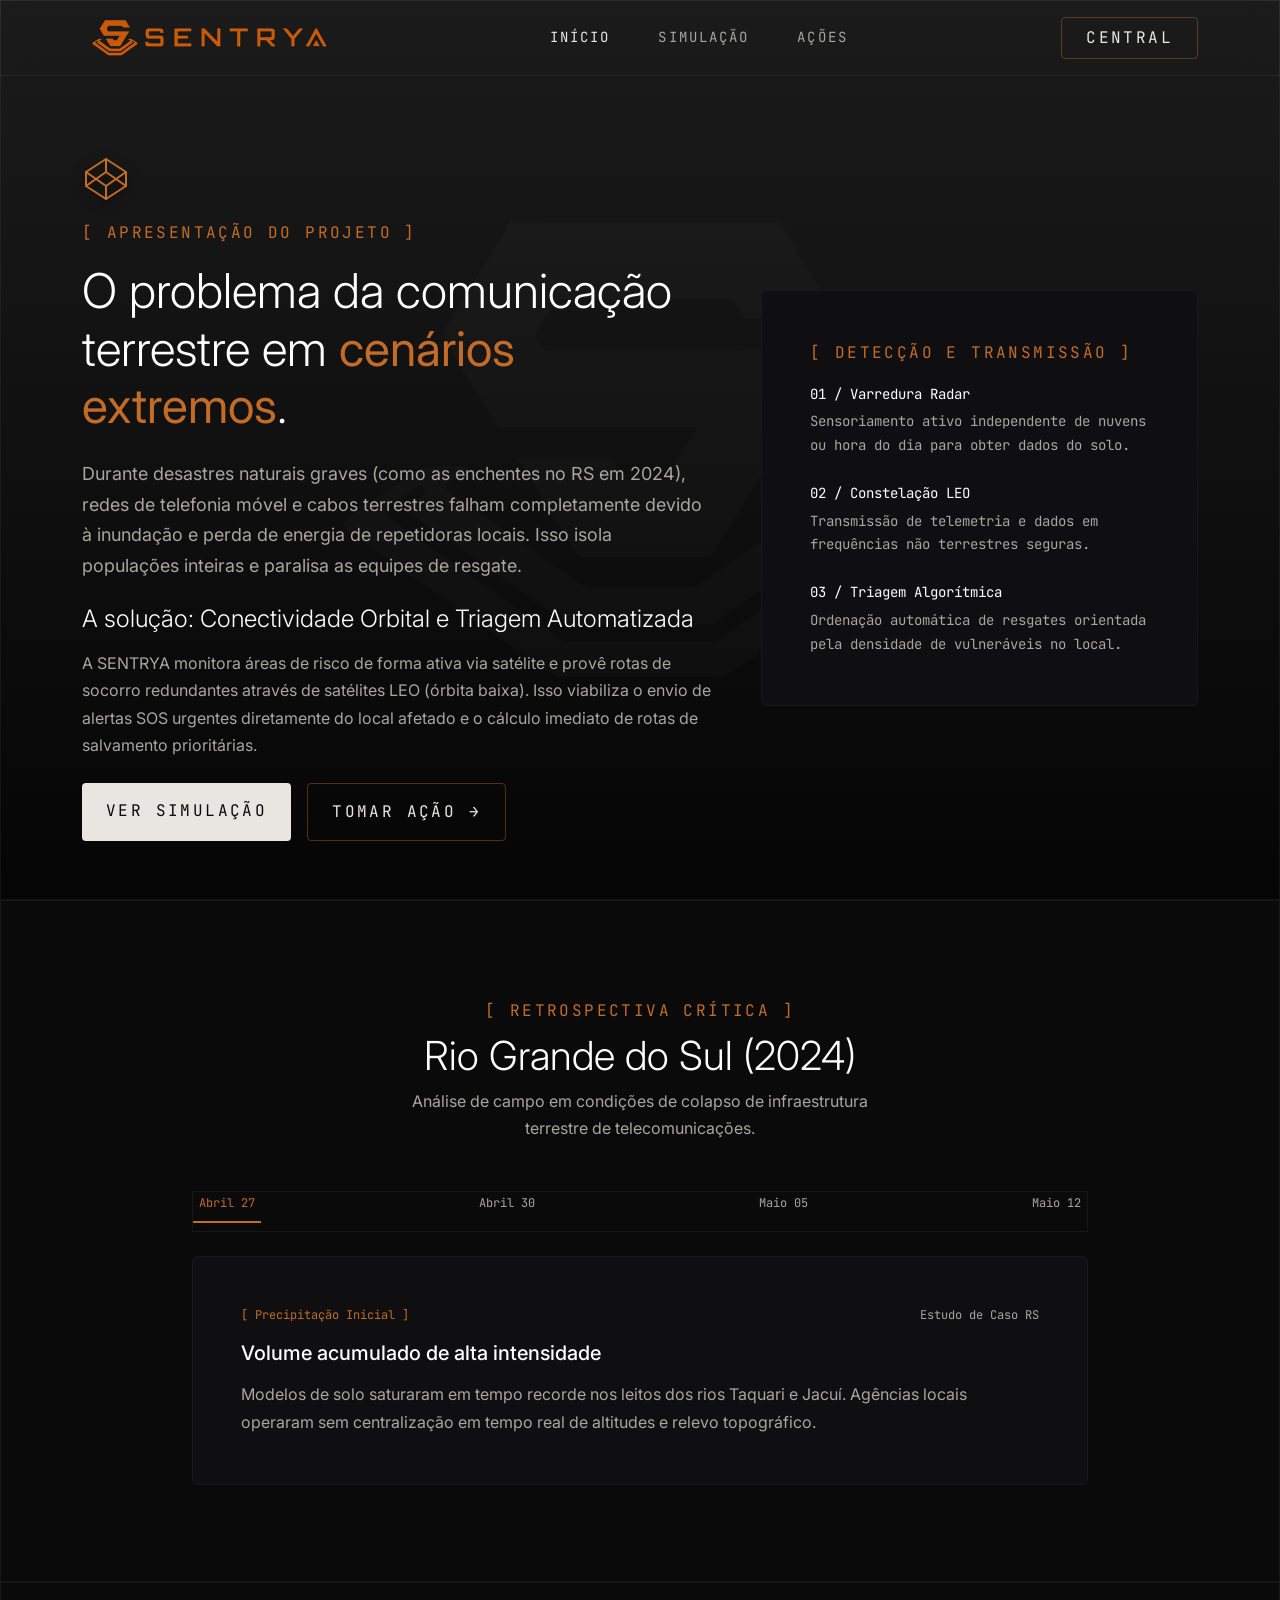
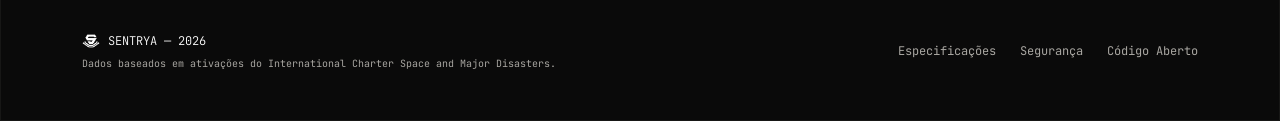
==== index.html @ 8f7b3c2c "Menu Mobile fix" ====
<!DOCTYPE html>
<html lang="pt-BR">
<head>
    <meta charset="UTF-8">
    <meta name="viewport" content="width=device-width, initial-scale=1.0">
    <title>SENTRYA — Monitoramento de Desastres por Satélite</title>

    <link href="https://cdn.jsdelivr.net/npm/bootstrap@5.3.3/dist/css/bootstrap.min.css" rel="stylesheet">

    <link rel="preconnect" href="https://fonts.googleapis.com">
    <link rel="preconnect" href="https://fonts.gstatic.com" crossorigin>
    <link href="https://fonts.googleapis.com/css2?family=Inter:wght@200;300;400;500&family=JetBrains+Mono:wght@200;300;400;500&display=swap" rel="stylesheet">
    <link rel="icon" type="image/png" href="img/logo-sentryamenor.png">
    <link rel="stylesheet" href="css/style.css">
</head>
<body class="bg-brand-black text-brand-light font-sans overflow-x-hidden">

    <header class="fixed-top bg-brand-header border-bottom border-brand-border py-3"></header>

    <!-- Offcanvas Mobile Menu -->
    <div class="offcanvas offcanvas-end bg-brand-black text-brand-light border-start border-brand-border" tabindex="-1" id="mobileMenu" aria-labelledby="mobileMenuLabel">
        <div class="offcanvas-header border-bottom border-brand-border">
            <h5 class="offcanvas-title font-mono text-uppercase tracking-widest text-brand-copper" id="mobileMenuLabel">Sentrya</h5>
            <button type="button" class="btn-close btn-close-white" data-bs-dismiss="offcanvas" aria-label="Close"></button>
        </div>
        <div class="offcanvas-body">
            <div class="d-flex flex-column gap-4 font-mono text-uppercase tracking-widest mt-3">
                <a href="index.html" class="nav-link-brand active">Início</a>
                <a href="simulacao.html" class="nav-link-brand">Simulação</a>
                <a href="acoes.html" class="nav-link-brand">Ações</a>
                <hr class="border-brand-border my-2">
                <a href="acoes.html" class="btn btn-brand-copper font-mono text-uppercase tracking-widest px-4 py-3 small text-center w-100">
                    Central
                </a>
            </div>
        </div>
    </div>

    <!-- SEÇÃO HERO / INTRODUÇÃO AO CENÁRIO DE COLAPSO E REDUNDÂNCIA ORBITAL -->
    <section class="min-vh-100 d-flex align-items-center pt-5 border-bottom border-brand-border">
        <div class="container-xl py-5 mt-5">
            <div class="row align-items-center g-5">
                <div class="col-lg-7 reveal parallax-element">
                    <div class="interactive-icon-wrapper mb-3" style="width: 48px; height: 48px; perspective: 800px;">
                        <div class="interactive-3d-icon" style="width: 100%; height: 100%; transition: transform 0.1s ease-out; transform-style: preserve-3d; color: var(--brand-copper);">
                            <svg viewBox="0 0 24 24" fill="none" stroke="currentColor" stroke-width="1" stroke-linecap="round" stroke-linejoin="round" style="width:100%; height:100%; filter: drop-shadow(0 4px 6px rgba(0,0,0,0.5));">
                                <polygon points="12 2 22 8.5 22 15.5 12 22 2 15.5 2 8.5 12 2"></polygon>
                                <line x1="12" y1="22" x2="12" y2="15.5"></line>
                                <polyline points="22 8.5 12 15.5 2 8.5"></polyline>
                                <polyline points="2 15.5 12 8.5 22 15.5"></polyline>
                                <line x1="12" y1="2" x2="12" y2="8.5"></line>
                            </svg>
                        </div>
                    </div>
                    <span class="font-mono text-brand-copper tracking-widest text-uppercase d-block mb-3">[ Apresentação do Projeto ]</span>
                    <h1 class="display-5 text-white fw-light mb-4">
                        O problema da comunicação terrestre em <span class="text-brand-copper fw-normal">cenários extremos</span>.
                    </h1>

                    <p class="text-brand-gray text-lg mb-4">
                        Durante desastres naturais graves (como as enchentes no RS em 2024), redes de telefonia móvel e cabos terrestres falham completamente devido à inundação e perda de energia de repetidoras locais. Isso isola populações inteiras e paralisa as equipes de resgate.
                    </p>

                    <h2 class="h4 text-white fw-light mb-3">
                        A solução: Conectividade Orbital e Triagem Automatizada
                    </h2>

                    <p class="text-brand-gray mb-4">
                        A SENTRYA monitora áreas de risco de forma ativa via satélite e provê rotas de socorro redundantes através de satélites LEO (órbita baixa). Isso viabiliza o envio de alertas SOS urgentes diretamente do local afetado e o cálculo imediato de rotas de salvamento prioritárias.
                    </p>

                    <div class="d-flex flex-wrap gap-3 mt-2">
                        <a href="simulacao.html" class="btn btn-brand-light font-mono text-uppercase tracking-widest px-4 py-3">
                            Ver Simulação
                        </a>
                        <a href="acoes.html" class="btn btn-outline-brand-copper font-mono text-uppercase tracking-widest px-4 py-3">
                            Tomar Ação →
                        </a>
                    </div>
                </div>

                <!-- CARD DE DETALHES DE SENSORES, TELEMETRIA E PRIORIZAÇÃO -->
                <div class="col-lg-5 reveal delay-2">
                    <div class="spotlight-card p-5 rounded">
                        <span class="font-mono text-brand-copper tracking-widest text-uppercase d-block mb-3">[ Detecção e Transmissão ]</span>
                        <ul class="list-unstyled font-mono text-brand-gray text-sm mb-0">
                            <li class="mb-4">
                                <span class="text-white d-block mb-1">01 / Varredura Radar</span>
                                Sensoriamento ativo independente de nuvens ou hora do dia para obter dados do solo.
                            </li>
                            <li class="mb-4">
                                <span class="text-white d-block mb-1">02 / Constelação LEO</span>
                                Transmissão de telemetria e dados em frequências não terrestres seguras.
                            </li>
                            <li>
                                <span class="text-white d-block mb-1">03 / Triagem Algorítmica</span>
                                Ordenação automática de resgates orientada pela densidade de vulneráveis no local.
                            </li>
                        </ul>
                    </div>
                </div>
            </div>
        </div>
    </section>

    <!-- SEÇÃO DE RETROSPECTIVA HISTÓRICA DO DESASTRE NO RIO GRANDE DO SUL (TIMELINE) -->
    <section class="py-5 border-bottom border-brand-border reveal">
        <div class="container-xl py-5">
            <div class="max-w-4xl mx-auto">
                <div class="text-center mb-5">
                    <span class="font-mono text-brand-copper tracking-widest text-uppercase d-block mb-2">[ Retrospectiva Crítica ]</span>
                    <h2 class="display-6 text-white fw-light">Rio Grande do Sul (2024)</h2>
                    <p class="text-brand-gray max-w-lg mx-auto">
                        Análise de campo em condições de colapso de infraestrutura terrestre de telecomunicações.
                    </p>
                </div>

                <div class="timeline-navigation mb-4">
                    <div class="d-flex justify-content-between border-bottom border-brand-border pb-2 font-mono text-brand-gray text-xs">
                        <button id="tbtn-1" class="btn-timeline active">Abril 27</button>
                        <button id="tbtn-2" class="btn-timeline">Abril 30</button>
                        <button id="tbtn-3" class="btn-timeline">Maio 05</button>
                        <button id="tbtn-4" class="btn-timeline">Maio 12</button>
                    </div>
                </div>

                <div id="timeline-box" class="spotlight-card p-5 rounded transition-all"></div>
            </div>
        </div>
    </section>

    <footer class="border-t border-brand-border py-5 bg-brand-black font-mono text-xs text-brand-gray"></footer>

    <script src="https://cdn.jsdelivr.net/npm/bootstrap@5.3.3/dist/js/bootstrap.bundle.min.js"></script>
    <script src="js/spaceCharter.js"></script>
    <script src="js/script.js"></script>
</body>
</html>
---- css/style.css ----
/* --- SENTRYA DESIGN SYSTEM --- */
:root {
    --brand-black: #0A0A0A;
    --brand-black-rgb: 10, 10, 10;
    --brand-card: #232323;
    --brand-dark-card: #0f0f11;
    --brand-dark-card-rgb: 15, 15, 17;
    --brand-border: rgba(235, 231, 223, 0.06);
    --brand-copper: #c26c27;
    --brand-copper-rgb: 194, 108, 39;
    --brand-copper-dim: #994f18;
    --brand-copper-faint: rgba(194, 108, 39, 0.08);
    --brand-gray: #a8a6a1;
    --brand-light: #e8e6e1;
    --font-sans: 'Inter', sans-serif;
    --font-mono: 'JetBrains Mono', monospace;
}

/* --- BASE --- */
body {
    background: linear-gradient(to top, #050505 0%, #1b1b1b 100%);
    background-attachment: fixed;
    color: var(--brand-light);
    font-family: var(--font-sans);
    font-size: 16px;
    line-height: 1.7;
    min-height: 100vh;
    position: relative;
}

body::before {
    content: '';
    position: fixed;
    top: 50%;
    left: 50%;
    transform: translate(-50%, -50%);
    width: 100vw;
    height: 100vh;
    background: url('../img/logo-sentrya-branca.png') center center no-repeat;
    background-size: 50%;
    opacity: 0.02;
    z-index: -1;
    pointer-events: none;
}

::selection {
    background-color: var(--brand-copper-faint);
    color: var(--brand-copper);
}

/* Global typography */
.font-mono {
    font-family: var(--font-mono) !important;
}

/* Scrollbars */
::-webkit-scrollbar {
    width: 4px;
}

::-webkit-scrollbar-track {
    background: #09090b;
}

::-webkit-scrollbar-thumb {
    background: #27272a;
}

::-webkit-scrollbar-thumb:hover {
    background: #8a5f4e;
}

/* --- CABEÇALHO E NAVEGAÇÃO --- */
.bg-brand-header {
    background-color: transparent !important;
    backdrop-filter: blur(12px);
    -webkit-backdrop-filter: blur(12px);
    z-index: 1000;
}

.img-logo {
    height: 2.5rem;
    width: auto;
    transition: transform 0.3s ease;
}

.nav-link-brand {
    color: var(--brand-gray);
    text-decoration: none;
    transition: color 0.3s ease;
}

.nav-link-brand:hover,
.nav-link-brand.active {
    color: var(--brand-light);
}

/* --- BOTÕES --- */
.btn-outline-brand-copper {
    background-color: transparent;
    border: 1px solid rgba(var(--brand-copper-rgb), 0.4);
    color: var(--brand-light);
    border-radius: 0.25rem;
    transition: all 0.3s ease;
}

.btn-outline-brand-copper:hover {
    background-color: var(--brand-copper);
    border-color: var(--brand-copper);
    color: var(--brand-black) !important;
}

.btn-brand-light,
.btn-brand-copper {
    border: none;
    border-radius: 0.25rem;
}

.btn-brand-light {
    background-color: var(--brand-light);
    color: var(--brand-black);
    transition: background-color 0.3s ease;
}

.btn-brand-light:hover {
    background-color: #ffffff;
}

.btn-brand-copper {
    background-color: var(--brand-copper);
    color: var(--brand-light);
    transition: opacity 0.3s ease;
}

.btn-brand-copper:hover {
    opacity: 0.9;
}

/* --- FORMULÁRIOS --- */
.form-control,
.form-select {
    background-color: var(--brand-black) !important;
    border: 1px solid var(--brand-border) !important;
    color: #fff !important;
    transition: border-color 0.3s ease;
}

.form-control::placeholder {
    color: var(--brand-gray);
    opacity: 0.6;
}

.form-control:focus,
.form-select:focus {
    background-color: var(--brand-black) !important;
    border-color: var(--brand-copper) !important;
    box-shadow: none !important;
    color: #fff !important;
}

/* --- CONTROLES DE TIMELINE --- */
.timeline-navigation {
    overflow-x: auto;
}

.btn-timeline {
    background: none;
    border: none;
    color: var(--brand-gray);
    padding-bottom: 0.5rem;
    border-bottom: 2px solid transparent;
    transition: color 0.3s ease, border-color 0.3s ease;
}

.btn-timeline:hover {
    color: var(--brand-light);
}

.btn-timeline.active {
    color: var(--brand-copper) !important;
    border-bottom-color: var(--brand-copper) !important;
}

/* --- RODAPÉ --- */
.footer-link {
    color: var(--brand-gray);
    text-decoration: none;
    transition: color 0.3s ease;
}

.footer-link:hover {
    color: var(--brand-copper);
}

/* --- CARTÕES E EFEITOS --- */
.spotlight-card {
    position: relative;
    background: var(--brand-dark-card);
    border: 1px solid rgba(255, 255, 255, 0.04);
    overflow: hidden;
    transition: border-color 0.4s ease;
}

.spotlight-card::before {
    content: '';
    position: absolute;
    inset: 0;
    background: radial-gradient(350px circle at var(--mouse-x, 0px) var(--mouse-y, 0px),
            rgba(138, 95, 78, 0.06),
            transparent 80%);
    z-index: 1;
    pointer-events: none;
    opacity: 0;
    transition: opacity 0.5s ease;
}

.spotlight-card:hover::before {
    opacity: 1;
}

.spotlight-card:hover {
    border-color: rgba(138, 95, 78, 0.2);
}

/* --- MAPA E TELEMETRIA --- */
.map-container {
    padding: 1rem;
    background-color: rgba(var(--brand-dark-card-rgb), 0.4);
    border: 1px solid var(--brand-border);
    border-radius: 0.5rem;
}

.map-svg {
    color: #3f3f46;
    fill: currentColor;
    filter: drop-shadow(0 4px 12px rgba(0, 0, 0, 0.5));
}

#pin-rs:hover circle:not([fill="transparent"]),
#pin-ne:hover circle:not([fill="transparent"]),
#pin-am:hover circle:not([fill="transparent"]) {
    filter:
        drop-shadow(0 0 2px #FF7A1A) drop-shadow(0 0 5px rgba(255, 122, 26, 0.5));
}

#pin-rj:hover circle:not([fill="transparent"]) {
    filter:
        drop-shadow(0 0 2px #1B6CA8) drop-shadow(0 0 5px rgba(27, 108, 168, 0.5));
}

#mapa-container {
    overflow: hidden;
    cursor: grab;
}

#mapa-container:active {
    cursor: grabbing;
}

#mapa-svg {
    transform-origin: center center;
    transition: transform 0.05s linear;
    user-select: none;
}

/* Temas dinâmicos do painel */
.telemetry-orange {
    border-color: #C85A0A !important;
    box-shadow:
        0 0 10px rgba(200,90,10,0.15),
        0 0 40px rgba(200,90,10,0.08);
}

.telemetry-blue {
    border-color: #1B6CA8 !important;
    box-shadow:
        0 0 10px rgba(27,108,168,0.15),
        0 0 40px rgba(27,108,168,0.08);
}

.telemetry-orange #tel-local,
.telemetry-orange #tel-risk-val,
.telemetry-orange #tel-fonte {
    color: #FF7A1A !important;
}

.telemetry-blue #tel-local,
.telemetry-blue #tel-risk-val,
.telemetry-blue #tel-fonte {
    color: #4EA0DC !important;
}

/* --- ANIMAÇÕES --- */
@keyframes fadeUpGentle {
    0% {
        opacity: 0;
        transform: translateY(8px);
    }

    100% {
        opacity: 1;
        transform: translateY(0);
    }
}

.animate-fade-up {
    opacity: 0;
    animation: fadeUpGentle 1.4s cubic-bezier(0.16, 1, 0.3, 1) both;
}

.delay-1 {
    animation-delay: 150ms;
}

.delay-2 {
    animation-delay: 350ms;
}

.delay-3 {
    animation-delay: 550ms;
}

.delay-4 {
    animation-delay: 750ms;
}

.reveal {
    opacity: 0;
    transform: translateY(16px);
    transition: opacity 1.2s cubic-bezier(0.16, 1, 0.3, 1),
        transform 1.2s cubic-bezier(0.16, 1, 0.3, 1);
}

.reveal.active {
    opacity: 1;
    transform: translateY(0);
}

/* --- RESPONSIVIDADE --- */
@media (max-width: 768px) {
    body {
        font-size: 14px;
    }

    .img-logo {
        height: 2.8rem;
    }

    h1.display-5 {
        font-size: 2rem !important;
    }

    h2.display-6 {
        font-size: 1.75rem !important;
    }

    section {
        padding-top: 5rem !important;
    }
}

/* --- CLASSES UTILITÁRIAS --- */
.bg-brand-black {
    background-color: var(--brand-black) !important;
}

.text-brand-light {
    color: var(--brand-light) !important;
}

.text-brand-gray {
    color: var(--brand-gray) !important;
}

.text-brand-copper {
    color: var(--brand-copper) !important;
}

.bg-brand-dark-card {
    background-color: var(--brand-dark-card) !important;
}

.bg-brand-dark-opacity {
    background-color: rgba(var(--brand-black-rgb), 0.3) !important;
}

.border-brand-border {
    border: 1px solid var(--brand-border) !important;
}

.max-w-sm {
    max-width: 24rem !important;
}

.max-w-md {
    max-width: 28rem !important;
}

.max-w-lg {
    max-width: 32rem !important;
}

.max-w-4xl {
    max-width: 56rem !important;
}

.text-xs {
    font-size: 0.75rem !important;
}

.text-sm {
    font-size: 0.875rem !important;
}

.text-lg {
    font-size: 1.125rem !important;
}

.text-xl {
    font-size: 1.25rem !important;
}

.tracking-widest {
    letter-spacing: 0.15em !important;
}

.font-sans {
    font-family: var(--font-sans) !important;
}

.border-t {
    border-top: 1px solid var(--brand-border) !important;
}

.cursor-pointer {
    cursor: pointer !important;
}

.transition-scale {
    transition: transform 0.3s ease !important;
}

.transition-all {
    transition: all 0.3s ease !important;
}

.duration-500 {
    transition-duration: 500ms !important;
}

/* Estilização dos Sliders de Simulação */
input[type="range"].form-range::-webkit-slider-runnable-track {
    background-color: var(--brand-dark-card);
    border: 1px solid var(--brand-border);
    height: 6px;
    border-radius: 3px;
}

input[type="range"].form-range::-webkit-slider-thumb {
    appearance: none;
    -webkit-appearance: none;
    background-color: var(--brand-copper);
    border-radius: 50%;
    height: 16px;
    margin-top: -5px;
    transition: background-color 0.2s;
    width: 16px;
}

input[type="range"].form-range::-webkit-slider-thumb:hover {
    background-color: #FF7A1A;
}
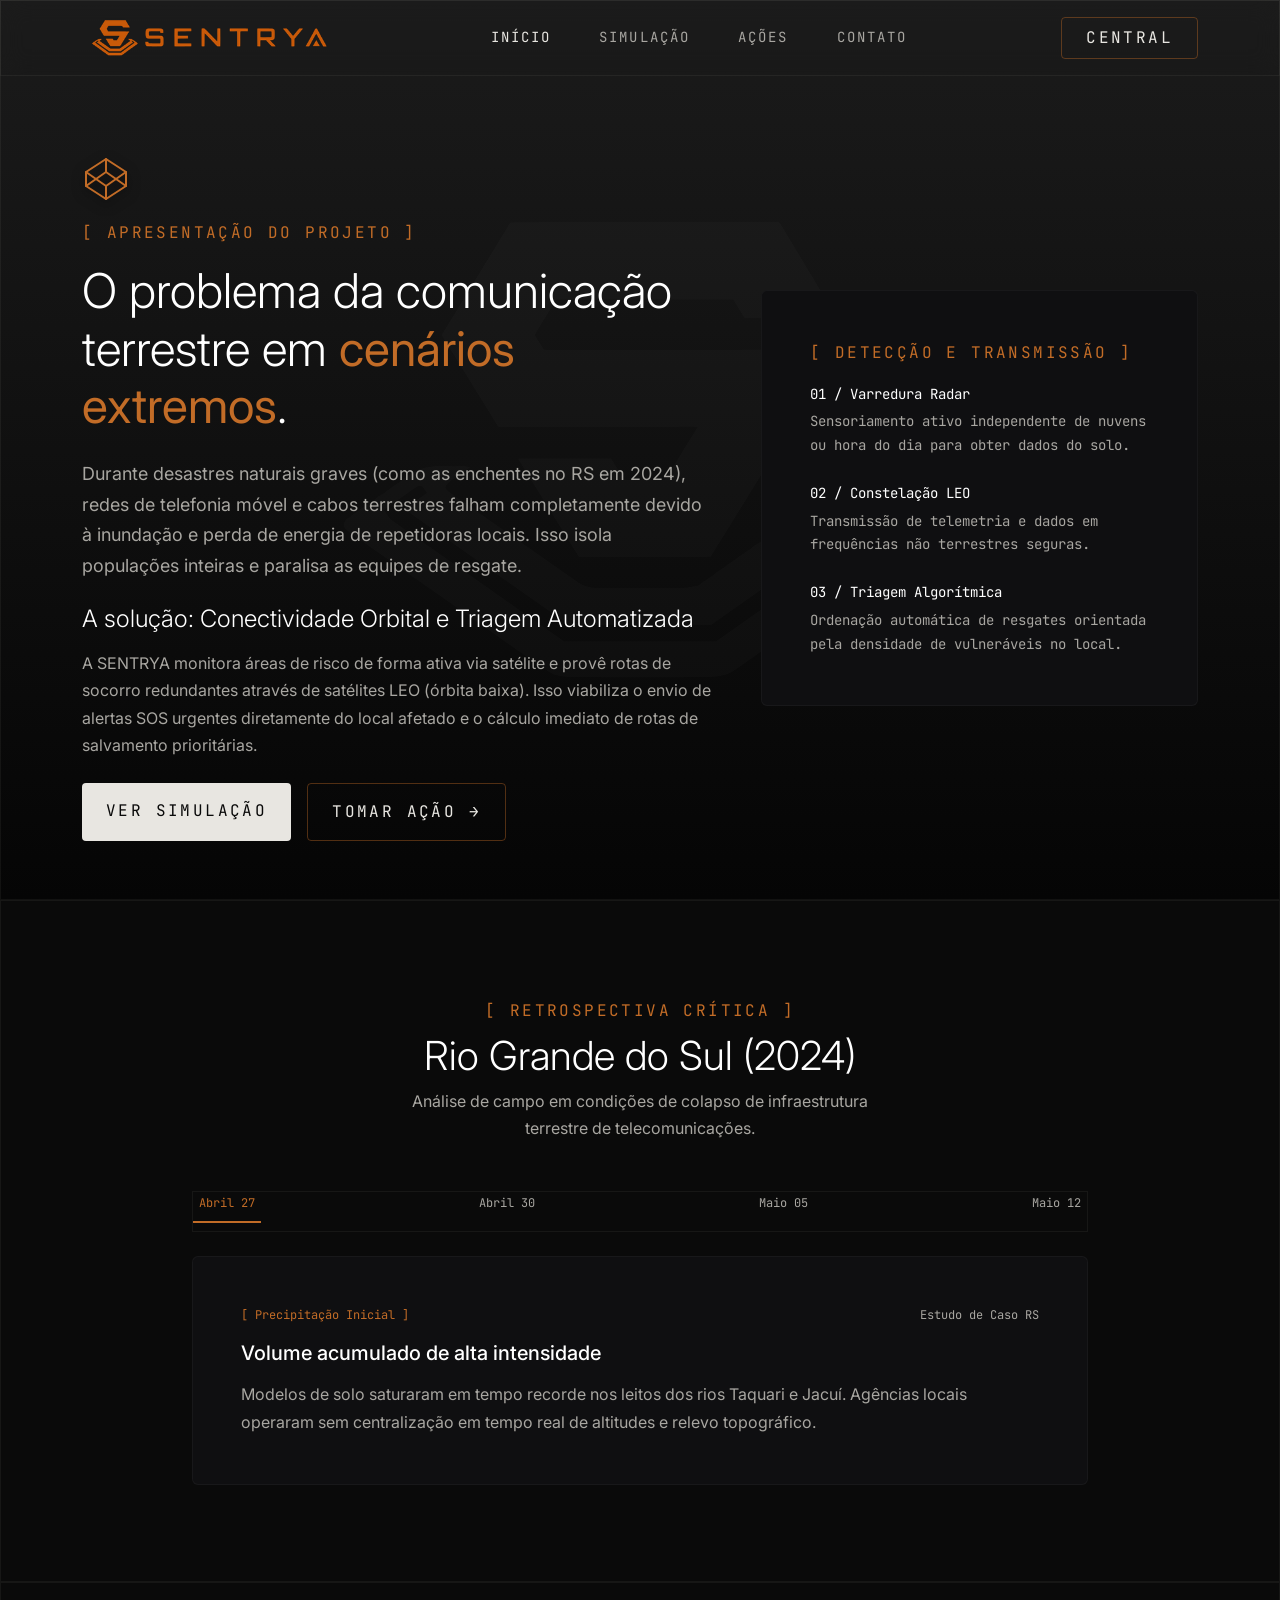
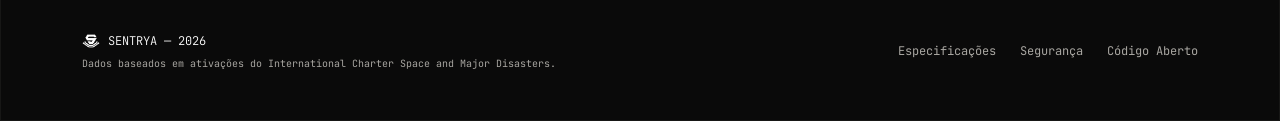
==== commit 2bf04e57: "Fale Conosco" ====
--- a/index.html
+++ b/index.html
@@ -28,6 +28,7 @@
                 <a href="index.html" class="nav-link-brand active">Início</a>
                 <a href="simulacao.html" class="nav-link-brand">Simulação</a>
                 <a href="acoes.html" class="nav-link-brand">Ações</a>
+                <a href="contato.html" class="nav-link-brand">Contato</a>
                 <hr class="border-brand-border my-2">
                 <a href="acoes.html" class="btn btn-brand-copper font-mono text-uppercase tracking-widest px-4 py-3 small text-center w-100">
                     Central
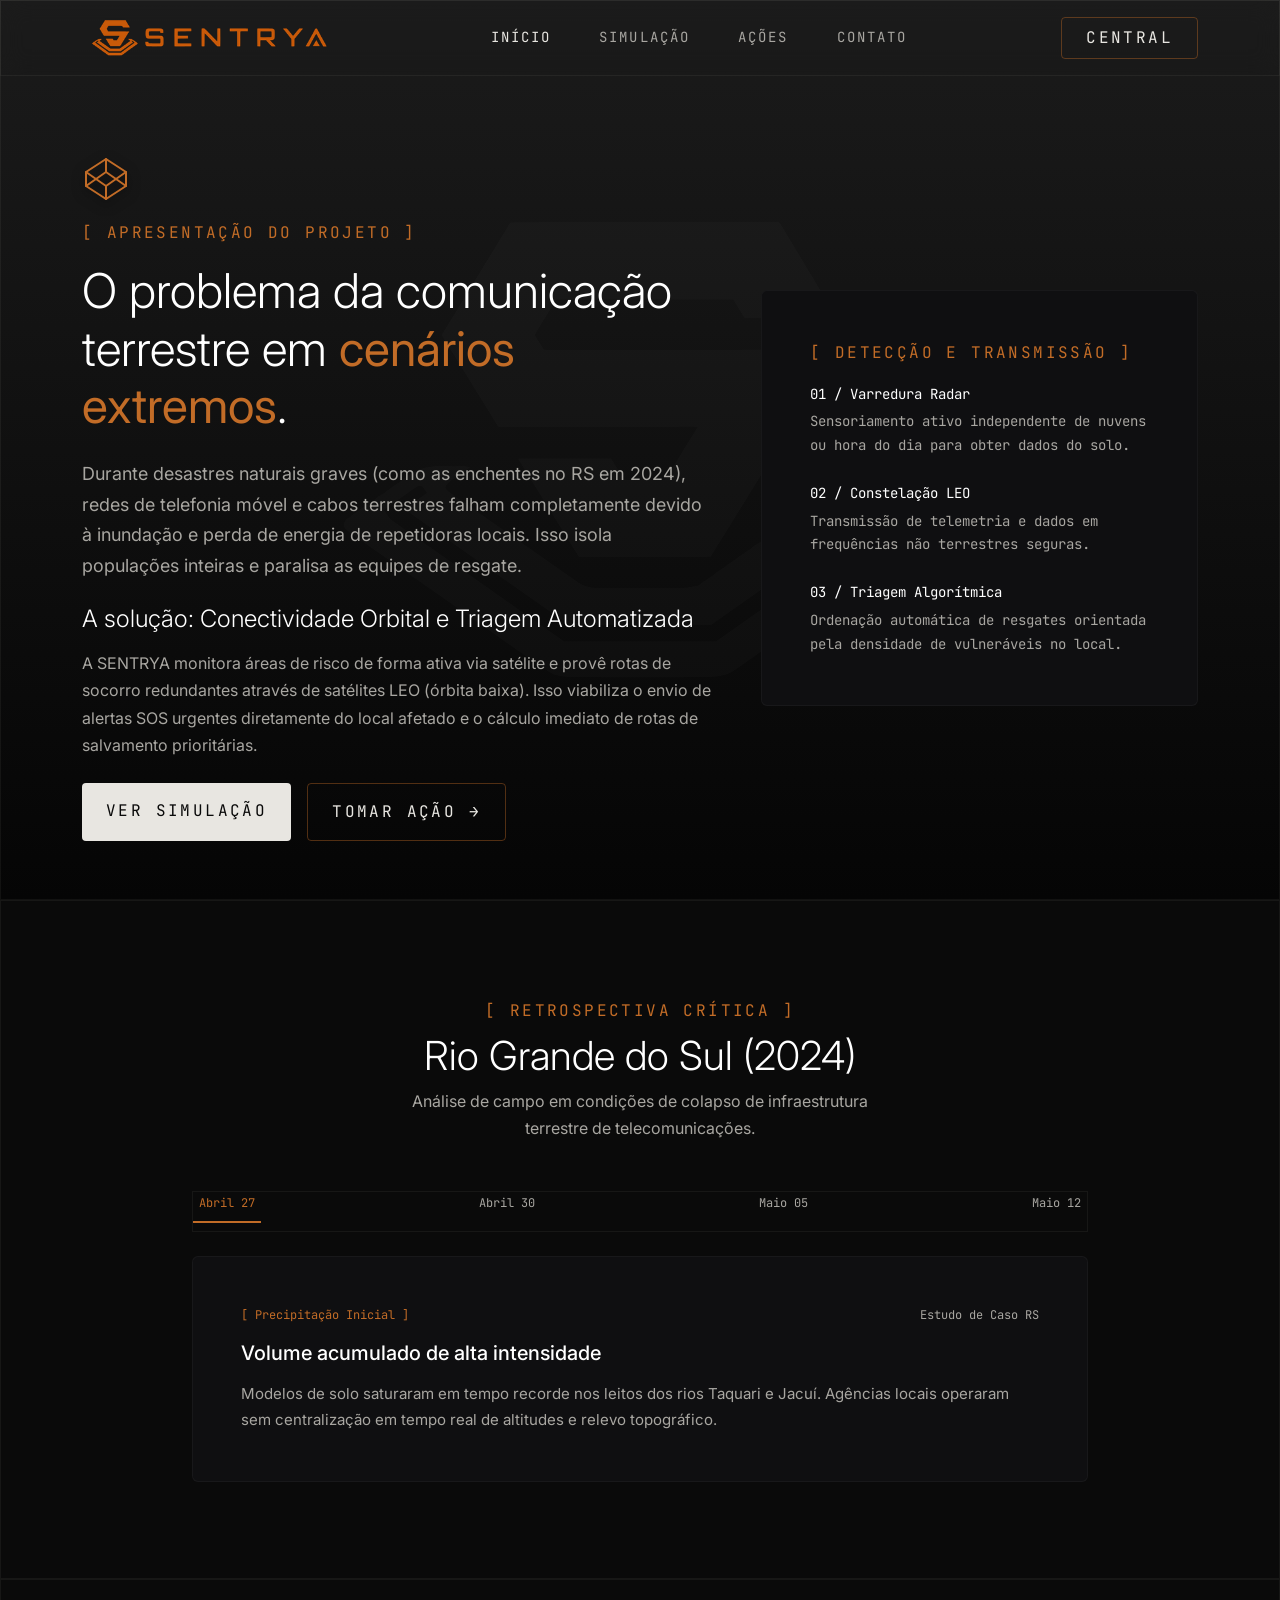
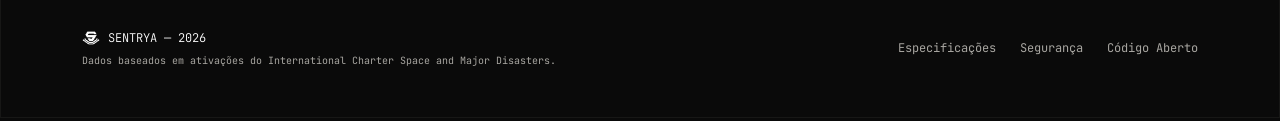
==== commit 557e0171: "Fix mobile-menu + js" ====
--- a/index.html
+++ b/index.html
@@ -15,7 +15,33 @@
 </head>
 <body class="bg-brand-black text-brand-light font-sans overflow-x-hidden">
 
-    <header class="fixed-top bg-brand-header border-bottom border-brand-border py-3"></header>
+    <header class="fixed-top bg-brand-header border-bottom border-brand-border py-3">
+        <div class="container-xl d-flex align-items-center justify-content-between">
+            <a href="index.html" class="d-flex align-items-center">
+                <img src="img/logosentriav2.png" alt="Sentrya" class="img-logo transition-scale">
+            </a>
+
+            <nav class="nav d-none d-md-flex align-items-center gap-5 text-uppercase font-mono tracking-widest small">
+                <a href="index.html" class="nav-link-brand active">Início</a>
+                <a href="simulacao.html" class="nav-link-brand">Simulação</a>
+                <a href="acoes.html" class="nav-link-brand">Ações</a>
+                <a href="contato.html" class="nav-link-brand">Contato</a>
+            </nav>
+
+            <div class="d-flex align-items-center gap-3">
+                <a href="acoes.html" class="btn btn-outline-brand-copper font-mono text-uppercase tracking-widest px-4 py-2 small d-none d-md-inline-block">
+                    Central
+                </a>
+                
+                <!-- Mobile Menu Toggle -->
+                <button class="btn btn-link text-brand-copper d-md-none p-0" type="button" data-bs-toggle="offcanvas" data-bs-target="#mobileMenu" aria-controls="mobileMenu" style="border:none; background:transparent;">
+                    <svg xmlns="http://www.w3.org/2000/svg" width="32" height="32" fill="currentColor" class="bi bi-list" viewBox="0 0 16 16">
+                      <path fill-rule="evenodd" d="M2.5 12a.5.5 0 0 1 .5-.5h10a.5.5 0 0 1 0 1H3a.5.5 0 0 1-.5-.5zm0-4a.5.5 0 0 1 .5-.5h10a.5.5 0 0 1 0 1H3a.5.5 0 0 1-.5-.5zm0-4a.5.5 0 0 1 .5-.5h10a.5.5 0 0 1 0 1H3a.5.5 0 0 1-.5-.5z"/>
+                    </svg>
+                </button>
+            </div>
+        </div>
+    </header>
 
     <!-- Offcanvas Mobile Menu -->
     <div class="offcanvas offcanvas-end bg-brand-black text-brand-light border-start border-brand-border" tabindex="-1" id="mobileMenu" aria-labelledby="mobileMenuLabel">
@@ -130,7 +156,22 @@
         </div>
     </section>
 
-    <footer class="border-t border-brand-border py-5 bg-brand-black font-mono text-xs text-brand-gray"></footer>
+    <footer class="border-t border-brand-border py-5 bg-brand-black font-mono text-xs text-brand-gray">
+        <div class="container-xl d-flex flex-column flex-sm-row justify-content-between align-items-center gap-3">
+            <div class="d-flex flex-column align-items-center align-items-sm-start gap-1">
+                <div class="d-flex align-items-center gap-2">
+                    <img src="img/logo-sentrya-branca.png" alt="Sentrya" style="height: 18px;">
+                    <span class="text-white fw-light">SENTRYA — 2026</span>
+                </div>
+                <span class="text-brand-gray" style="font-size: 10px !important;">Dados baseados em ativações do International Charter Space and Major Disasters.</span>
+            </div>
+            <div class="d-flex gap-4">
+                <a href="#" class="footer-link">Especificações</a>
+                <a href="#" class="footer-link">Segurança</a>
+                <a href="#" class="footer-link">Código Aberto</a>
+            </div>
+        </div>
+    </footer>
 
     <script src="https://cdn.jsdelivr.net/npm/bootstrap@5.3.3/dist/js/bootstrap.bundle.min.js"></script>
     <script src="js/spaceCharter.js"></script>
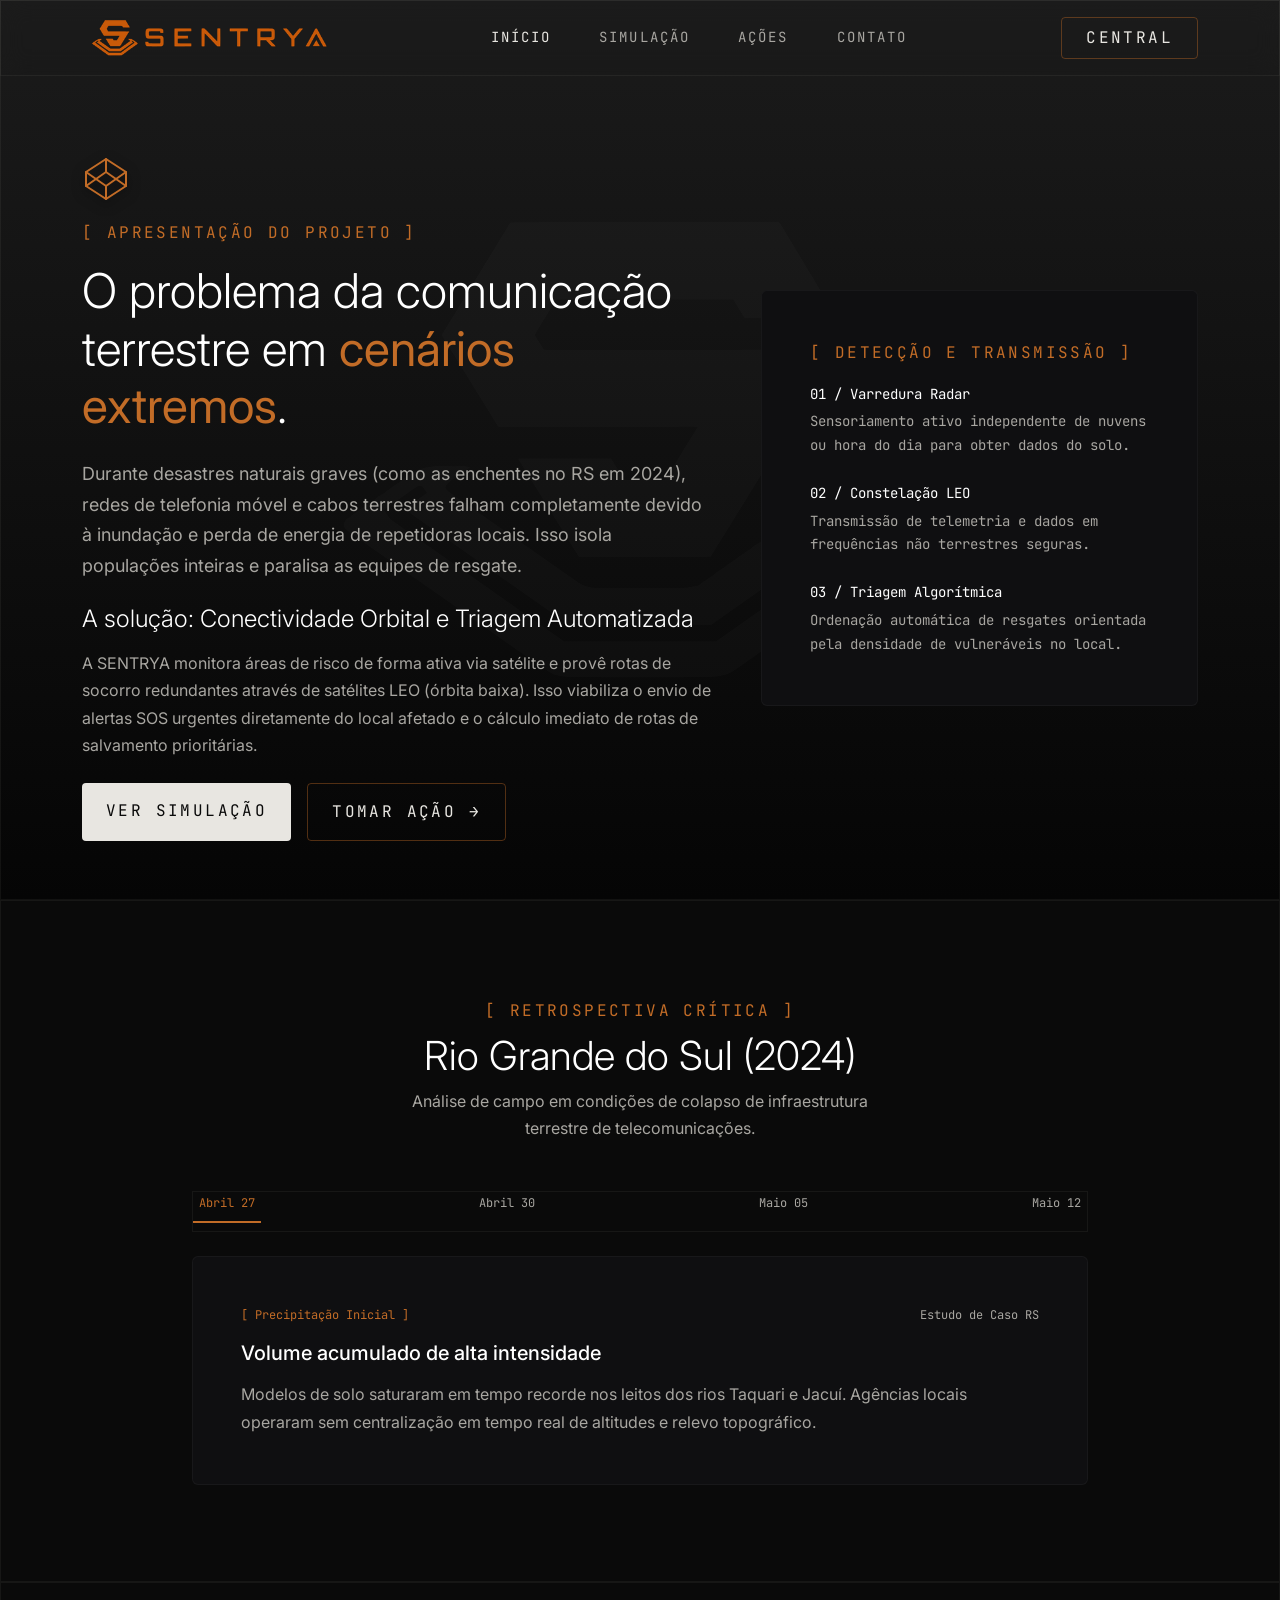
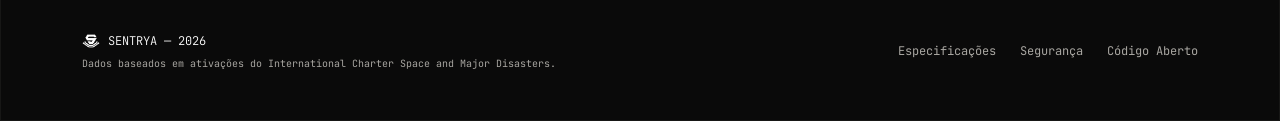
==== commit 942ee518: "Varredura MVP" ====
--- a/index.html
+++ b/index.html
@@ -3,6 +3,7 @@
 <head>
     <meta charset="UTF-8">
     <meta name="viewport" content="width=device-width, initial-scale=1.0">
+    <meta name="description" content="SENTRYA — Plataforma de monitoramento orbital e coordenação civil em cenários de desastres extremos, unindo telemetria por satélite à triagem SOS inteligente.">
     <title>SENTRYA — Monitoramento de Desastres por Satélite</title>
 
     <link href="https://cdn.jsdelivr.net/npm/bootstrap@5.3.3/dist/css/bootstrap.min.css" rel="stylesheet">
--- a/css/style.css
+++ b/css/style.css
@@ -198,7 +198,7 @@
     background: var(--brand-dark-card);
     border: 1px solid rgba(255, 255, 255, 0.04);
     overflow: hidden;
-    transition: border-color 0.4s ease;
+    transition: border-color 0.4s ease, box-shadow 0.4s ease;
 }
 
 .spotlight-card::before {
@@ -219,7 +219,8 @@
 }
 
 .spotlight-card:hover {
-    border-color: rgba(138, 95, 78, 0.2);
+    border-color: rgba(194, 108, 39, 0.25);
+    box-shadow: 0 4px 20px rgba(0, 0, 0, 0.3), 0 0 15px rgba(194, 108, 39, 0.03);
 }
 
 /* --- MAPA E TELEMETRIA --- */
@@ -261,6 +262,10 @@
     transform-origin: center center;
     transition: transform 0.05s linear;
     user-select: none;
+}
+
+#mapa-svg.dragging {
+    transition: none !important;
 }
 
 /* Temas dinâmicos do painel */
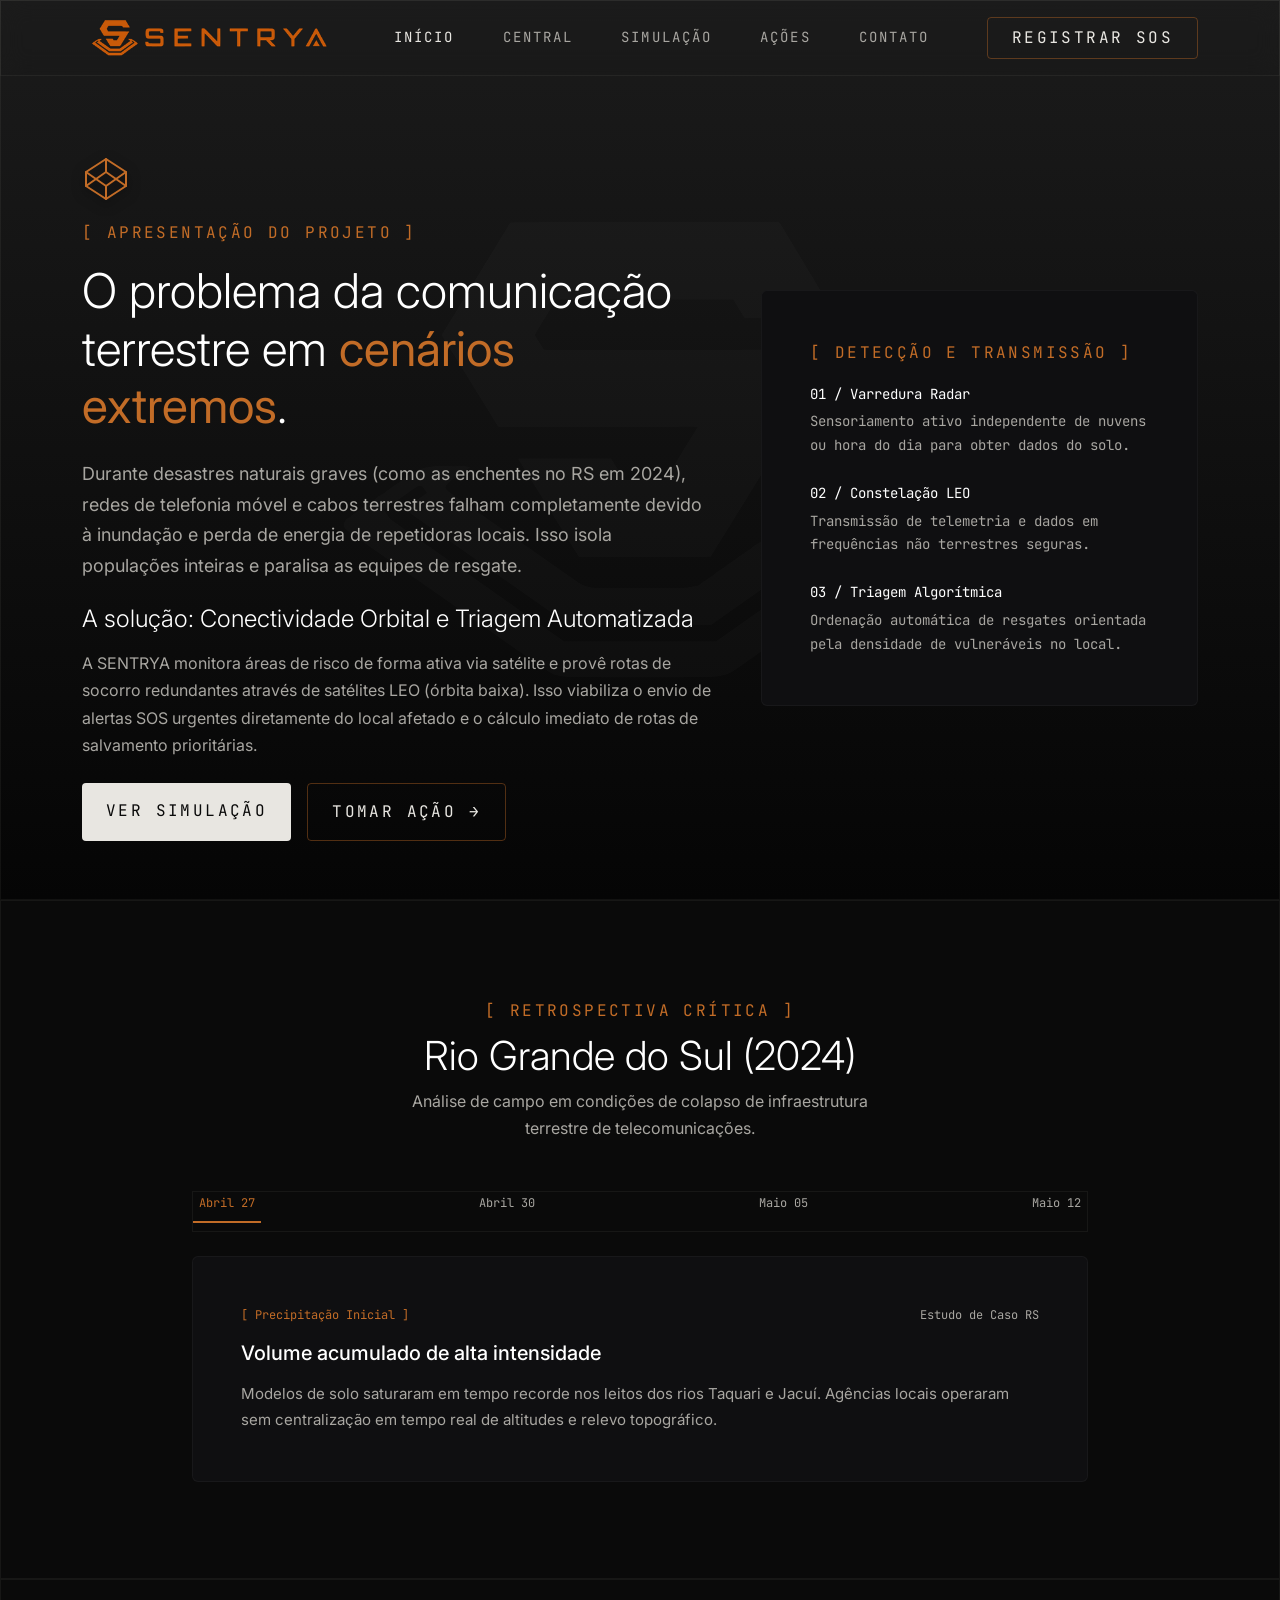
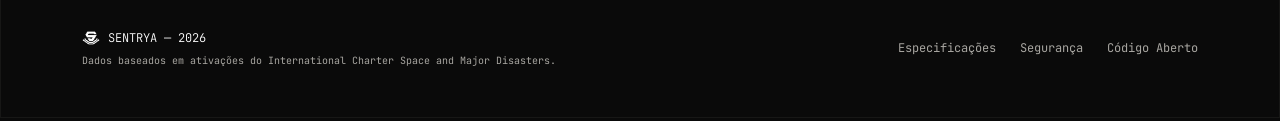
==== commit 9775fa0e: "Feat: Central" ====
--- a/index.html
+++ b/index.html
@@ -24,6 +24,7 @@
 
             <nav class="nav d-none d-md-flex align-items-center gap-5 text-uppercase font-mono tracking-widest small">
                 <a href="index.html" class="nav-link-brand active">Início</a>
+                <a href="central.html" class="nav-link-brand">Central</a>
                 <a href="simulacao.html" class="nav-link-brand">Simulação</a>
                 <a href="acoes.html" class="nav-link-brand">Ações</a>
                 <a href="contato.html" class="nav-link-brand">Contato</a>
@@ -31,7 +32,7 @@
 
             <div class="d-flex align-items-center gap-3">
                 <a href="acoes.html" class="btn btn-outline-brand-copper font-mono text-uppercase tracking-widest px-4 py-2 small d-none d-md-inline-block">
-                    Central
+                    Registrar SOS
                 </a>
                 
                 <!-- Mobile Menu Toggle -->
@@ -53,12 +54,13 @@
         <div class="offcanvas-body">
             <div class="d-flex flex-column gap-4 font-mono text-uppercase tracking-widest mt-3">
                 <a href="index.html" class="nav-link-brand active">Início</a>
+                <a href="central.html" class="nav-link-brand">Central</a>
                 <a href="simulacao.html" class="nav-link-brand">Simulação</a>
                 <a href="acoes.html" class="nav-link-brand">Ações</a>
                 <a href="contato.html" class="nav-link-brand">Contato</a>
                 <hr class="border-brand-border my-2">
                 <a href="acoes.html" class="btn btn-brand-copper font-mono text-uppercase tracking-widest px-4 py-3 small text-center w-100">
-                    Central
+                    Registrar SOS
                 </a>
             </div>
         </div>
--- a/css/style.css
+++ b/css/style.css
@@ -475,3 +475,121 @@
 input[type="range"].form-range::-webkit-slider-thumb:hover {
     background-color: #FF7A1A;
 }
+
+/* --- PAINEL E TERMINAL DA CENTRAL (DASHBOARD) --- */
+.console-box {
+    background-color: rgba(5, 5, 5, 0.95) !important;
+    border: 1px solid var(--brand-border);
+    border-radius: 0.25rem;
+    font-family: var(--font-mono);
+    font-size: 0.8rem;
+    height: 280px;
+    overflow-y: auto;
+    padding: 1.25rem;
+    position: relative;
+    box-shadow: inset 0 0 15px rgba(0, 0, 0, 0.8);
+}
+
+.console-log-line {
+    margin-bottom: 0.4rem;
+    opacity: 0;
+    transform: translateY(4px);
+    animation: consoleFadeIn 0.3s ease forwards;
+}
+
+@keyframes consoleFadeIn {
+    to {
+        opacity: 1;
+        transform: translateY(0);
+    }
+}
+
+.console-cursor {
+    display: inline-block;
+    width: 6px;
+    height: 12px;
+    background-color: var(--brand-copper);
+    margin-left: 4px;
+    animation: consoleBlink 1s step-end infinite;
+    vertical-align: middle;
+}
+
+@keyframes consoleBlink {
+    50% { opacity: 0; }
+}
+
+/* Indicadores de status no Dashboard */
+.status-indicator {
+    display: inline-block;
+    width: 8px;
+    height: 8px;
+    border-radius: 50%;
+    margin-right: 8px;
+    vertical-align: middle;
+}
+
+.status-online {
+    background-color: #10b981;
+    box-shadow: 0 0 8px rgba(16, 185, 129, 0.6);
+}
+
+.status-offline {
+    background-color: #ef4444;
+    box-shadow: 0 0 8px rgba(239, 68, 68, 0.6);
+}
+
+.status-pending {
+    background-color: #f59e0b;
+    box-shadow: 0 0 8px rgba(245, 158, 11, 0.6);
+}
+
+/* Cards rápidos do dashboard */
+.dashboard-quick-card {
+    transition: transform 0.3s cubic-bezier(0.16, 1, 0.3, 1), border-color 0.3s ease, box-shadow 0.3s ease;
+}
+
+.dashboard-quick-card:hover {
+    transform: translateY(-4px);
+    border-color: rgba(var(--brand-copper-rgb), 0.5) !important;
+    box-shadow: 0 8px 30px rgba(0, 0, 0, 0.5), 0 0 15px rgba(194, 108, 39, 0.05);
+}
+
+.pulse-animation {
+    animation: radialPulse 2.5s infinite;
+}
+
+@keyframes radialPulse {
+    0% {
+        box-shadow: 0 0 0 0 rgba(194, 108, 39, 0.4);
+    }
+    70% {
+        box-shadow: 0 0 0 8px rgba(194, 108, 39, 0);
+    }
+    100% {
+        box-shadow: 0 0 0 0 rgba(194, 108, 39, 0);
+    }
+}
+
+/* Custom Tabs Styling */
+.nav-tabs {
+    border-bottom: 1px solid var(--brand-border) !important;
+}
+
+.nav-tabs .nav-link {
+    color: var(--brand-gray) !important;
+    border: none !important;
+    border-bottom: 2px solid transparent !important;
+    transition: color 0.3s ease, border-color 0.3s ease;
+    background-color: transparent !important;
+}
+
+.nav-tabs .nav-link:hover {
+    color: var(--brand-light) !important;
+}
+
+.nav-tabs .nav-link.active {
+    color: var(--brand-copper) !important;
+    border-bottom-color: var(--brand-copper) !important;
+}
+
+
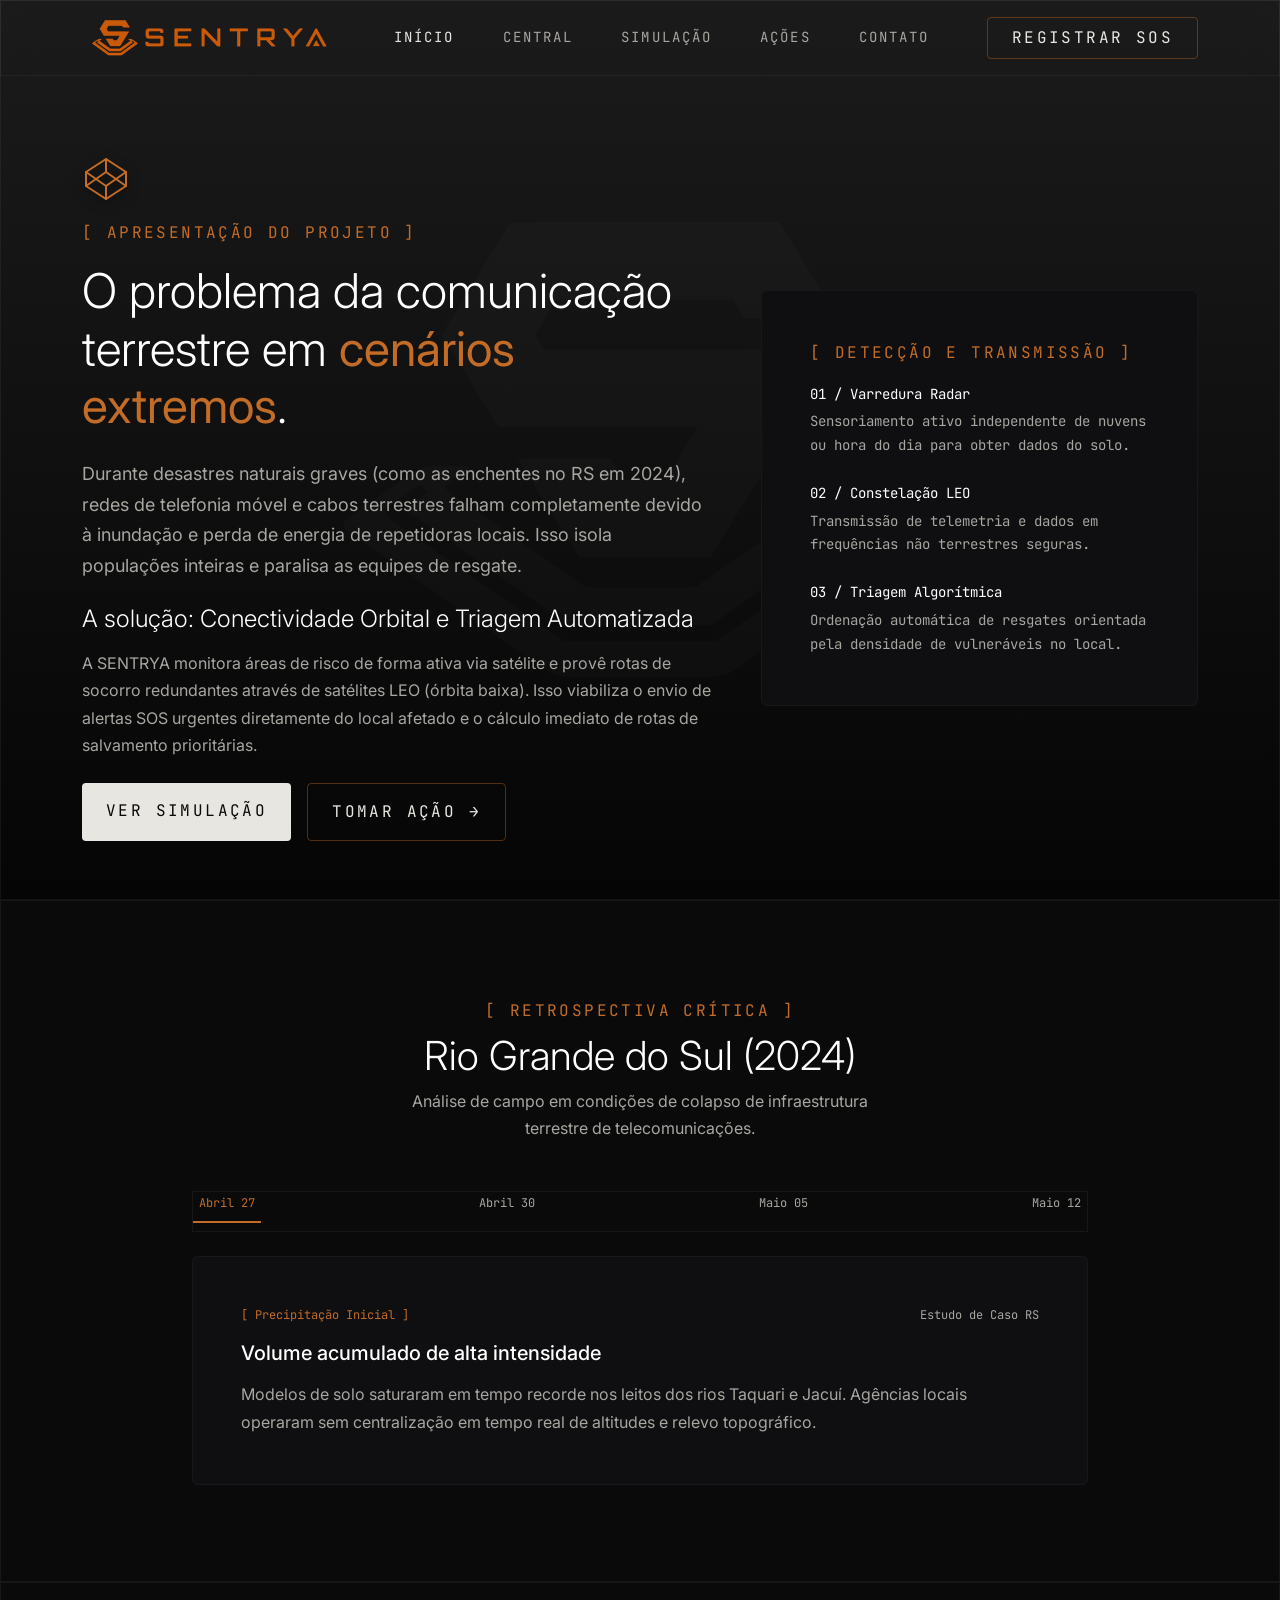
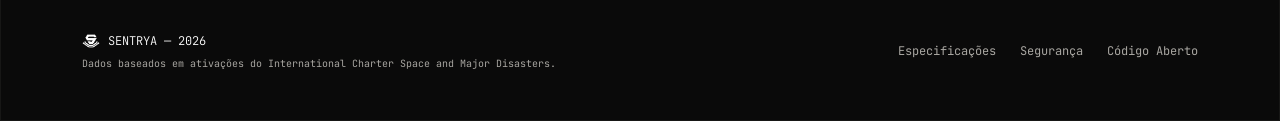
==== commit 4e14c536: "Varredura" ====
--- a/index.html
+++ b/index.html
@@ -177,7 +177,6 @@
     </footer>
 
     <script src="https://cdn.jsdelivr.net/npm/bootstrap@5.3.3/dist/js/bootstrap.bundle.min.js"></script>
-    <script src="js/spaceCharter.js"></script>
     <script src="js/script.js"></script>
 </body>
 </html>
--- a/css/style.css
+++ b/css/style.css
@@ -476,48 +476,6 @@
     background-color: #FF7A1A;
 }
 
-/* --- PAINEL E TERMINAL DA CENTRAL (DASHBOARD) --- */
-.console-box {
-    background-color: rgba(5, 5, 5, 0.95) !important;
-    border: 1px solid var(--brand-border);
-    border-radius: 0.25rem;
-    font-family: var(--font-mono);
-    font-size: 0.8rem;
-    height: 280px;
-    overflow-y: auto;
-    padding: 1.25rem;
-    position: relative;
-    box-shadow: inset 0 0 15px rgba(0, 0, 0, 0.8);
-}
-
-.console-log-line {
-    margin-bottom: 0.4rem;
-    opacity: 0;
-    transform: translateY(4px);
-    animation: consoleFadeIn 0.3s ease forwards;
-}
-
-@keyframes consoleFadeIn {
-    to {
-        opacity: 1;
-        transform: translateY(0);
-    }
-}
-
-.console-cursor {
-    display: inline-block;
-    width: 6px;
-    height: 12px;
-    background-color: var(--brand-copper);
-    margin-left: 4px;
-    animation: consoleBlink 1s step-end infinite;
-    vertical-align: middle;
-}
-
-@keyframes consoleBlink {
-    50% { opacity: 0; }
-}
-
 /* Indicadores de status no Dashboard */
 .status-indicator {
     display: inline-block;
@@ -538,58 +496,48 @@
     box-shadow: 0 0 8px rgba(239, 68, 68, 0.6);
 }
 
-.status-pending {
-    background-color: #f59e0b;
-    box-shadow: 0 0 8px rgba(245, 158, 11, 0.6);
-}
-
-/* Cards rápidos do dashboard */
-.dashboard-quick-card {
-    transition: transform 0.3s cubic-bezier(0.16, 1, 0.3, 1), border-color 0.3s ease, box-shadow 0.3s ease;
-}
-
-.dashboard-quick-card:hover {
-    transform: translateY(-4px);
-    border-color: rgba(var(--brand-copper-rgb), 0.5) !important;
-    box-shadow: 0 8px 30px rgba(0, 0, 0, 0.5), 0 0 15px rgba(194, 108, 39, 0.05);
-}
-
-.pulse-animation {
-    animation: radialPulse 2.5s infinite;
-}
-
-@keyframes radialPulse {
-    0% {
-        box-shadow: 0 0 0 0 rgba(194, 108, 39, 0.4);
-    }
-    70% {
-        box-shadow: 0 0 0 8px rgba(194, 108, 39, 0);
-    }
-    100% {
-        box-shadow: 0 0 0 0 rgba(194, 108, 39, 0);
-    }
-}
-
-/* Custom Tabs Styling */
-.nav-tabs {
-    border-bottom: 1px solid var(--brand-border) !important;
-}
-
-.nav-tabs .nav-link {
-    color: var(--brand-gray) !important;
-    border: none !important;
-    border-bottom: 2px solid transparent !important;
-    transition: color 0.3s ease, border-color 0.3s ease;
-    background-color: transparent !important;
-}
-
-.nav-tabs .nav-link:hover {
-    color: var(--brand-light) !important;
-}
-
-.nav-tabs .nav-link.active {
-    color: var(--brand-copper) !important;
-    border-bottom-color: var(--brand-copper) !important;
-}
-
-
+/* --- Survival Kit Checklist Styling --- */
+.survival-item {
+    background-color: var(--brand-black) !important;
+    border: 1px solid var(--brand-border) !important;
+    cursor: pointer;
+    width: 1.15rem;
+    height: 1.15rem;
+    border-radius: 0.2rem !important;
+    transition: all 0.2s cubic-bezier(0.16, 1, 0.3, 1);
+}
+
+.survival-item:checked {
+    background-color: var(--brand-copper) !important;
+    border-color: var(--brand-copper) !important;
+    box-shadow: 0 0 8px rgba(194, 108, 39, 0.5);
+}
+
+.survival-item:focus {
+    border-color: var(--brand-copper) !important;
+    box-shadow: 0 0 0 0.25rem rgba(194, 108, 39, 0.25) !important;
+}
+
+/* Custom Progress Bar styling */
+.progress {
+    background-color: rgba(var(--brand-black-rgb), 0.5) !important;
+    border: 1px solid var(--brand-border) !important;
+    border-radius: 4px;
+    overflow: hidden;
+}
+
+.progress-bar {
+    background: linear-gradient(90deg, var(--brand-copper-dim) 0%, var(--brand-copper) 100%) !important;
+    box-shadow: 0 0 10px rgba(194, 108, 39, 0.3);
+    transition: width 0.4s cubic-bezier(0.16, 1, 0.3, 1) !important;
+}
+
+/* Hover effect on checklist cards */
+.list-unstyled li.d-flex {
+    transition: border-color 0.3s ease, background-color 0.3s ease;
+}
+
+.list-unstyled li.d-flex:hover {
+    border-color: rgba(194, 108, 39, 0.2) !important;
+    background-color: rgba(194, 108, 39, 0.02) !important;
+}
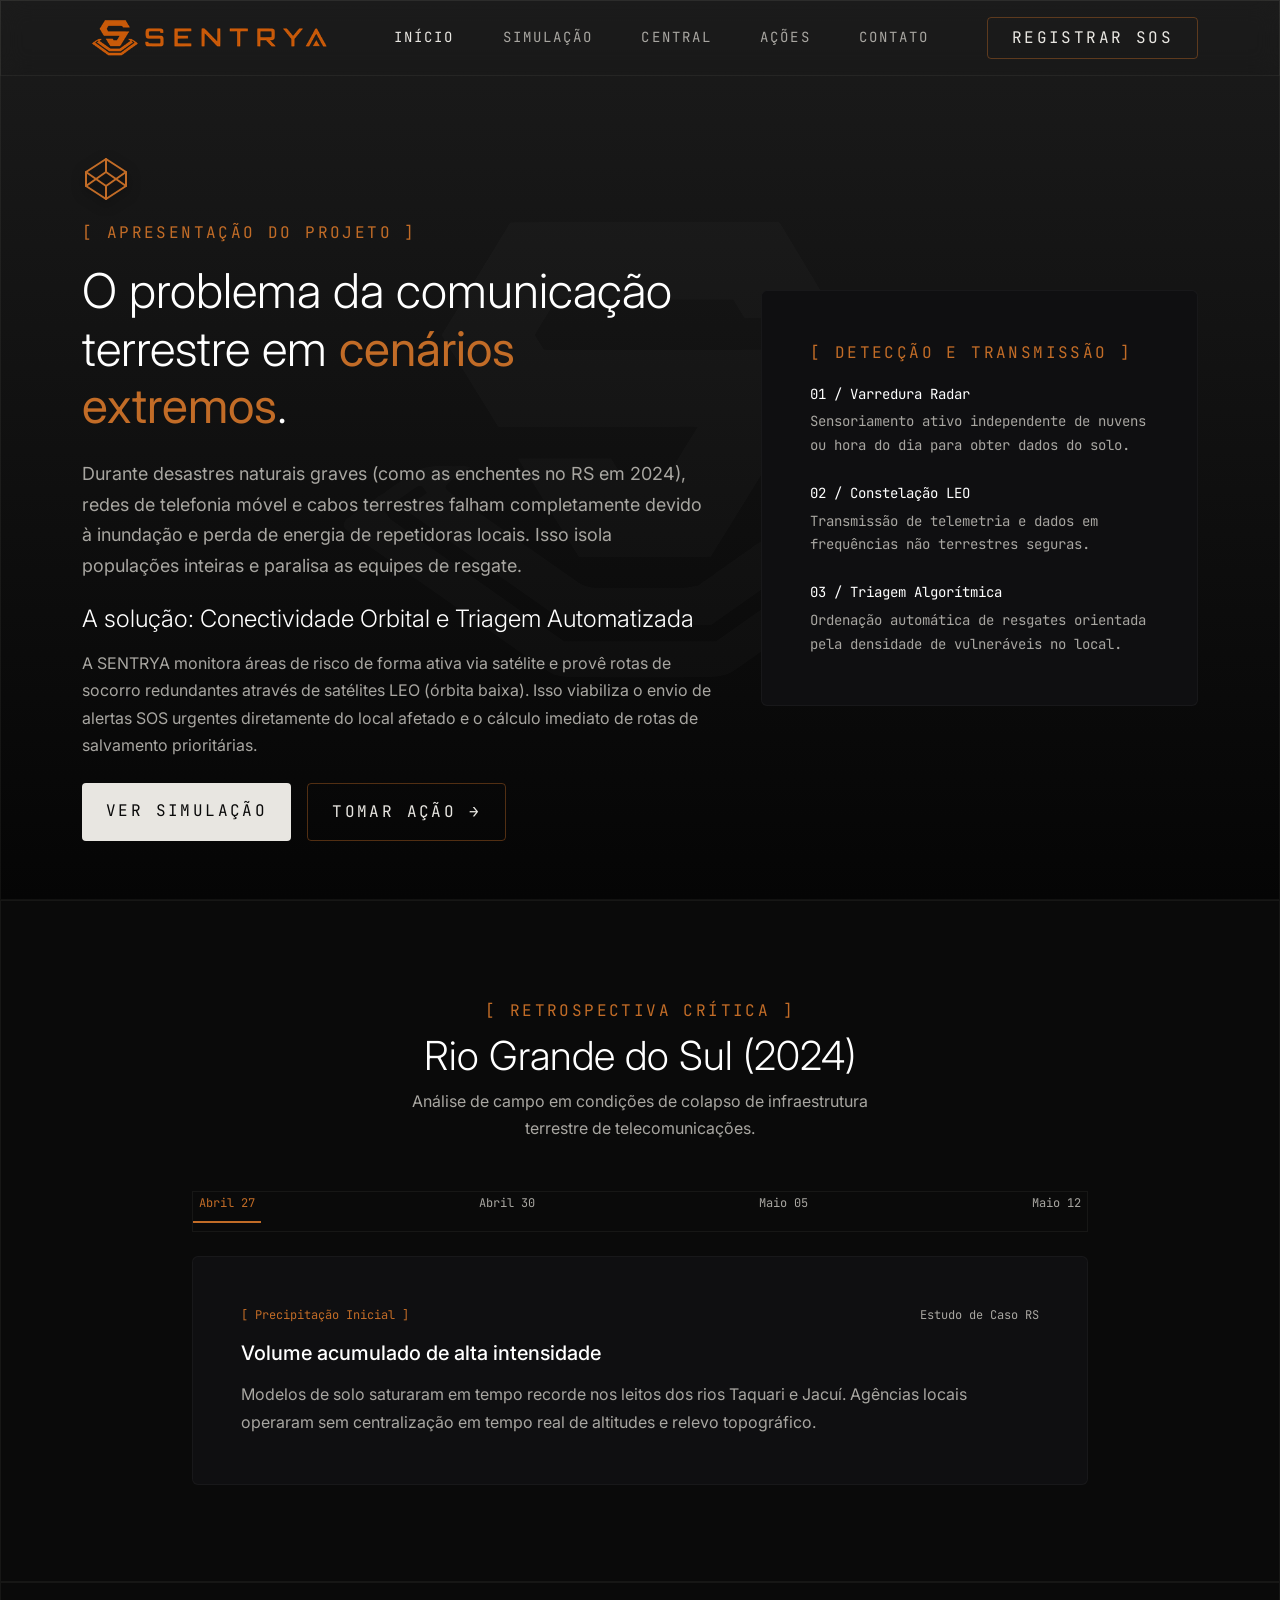
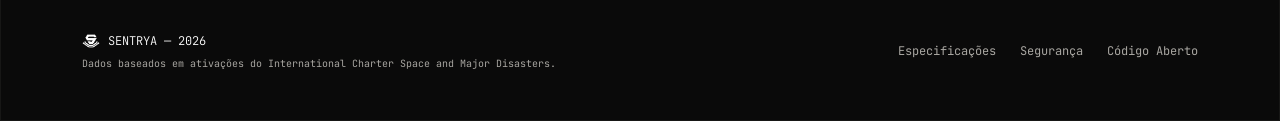
==== commit 7c036fde: "fix barra de navegaç" ====
--- a/index.html
+++ b/index.html
@@ -11,7 +11,7 @@
     <link rel="preconnect" href="https://fonts.googleapis.com">
     <link rel="preconnect" href="https://fonts.gstatic.com" crossorigin>
     <link href="https://fonts.googleapis.com/css2?family=Inter:wght@200;300;400;500&family=JetBrains+Mono:wght@200;300;400;500&display=swap" rel="stylesheet">
-    <link rel="icon" type="image/png" href="img/logo-sentryamenor.png">
+    <link rel="icon" type="image/png" href="assets/img/logo-sentryamenor.png">
     <link rel="stylesheet" href="css/style.css">
 </head>
 <body class="bg-brand-black text-brand-light font-sans overflow-x-hidden">
@@ -19,13 +19,13 @@
     <header class="fixed-top bg-brand-header border-bottom border-brand-border py-3">
         <div class="container-xl d-flex align-items-center justify-content-between">
             <a href="index.html" class="d-flex align-items-center">
-                <img src="img/logosentriav2.png" alt="Sentrya" class="img-logo transition-scale">
+                <img src="assets/img/logosentriav2.png" alt="Sentrya" class="img-logo transition-scale">
             </a>
 
             <nav class="nav d-none d-md-flex align-items-center gap-5 text-uppercase font-mono tracking-widest small">
                 <a href="index.html" class="nav-link-brand active">Início</a>
+                <a href="simulacao.html" class="nav-link-brand">Simulação</a>
                 <a href="central.html" class="nav-link-brand">Central</a>
-                <a href="simulacao.html" class="nav-link-brand">Simulação</a>
                 <a href="acoes.html" class="nav-link-brand">Ações</a>
                 <a href="contato.html" class="nav-link-brand">Contato</a>
             </nav>
@@ -54,8 +54,8 @@
         <div class="offcanvas-body">
             <div class="d-flex flex-column gap-4 font-mono text-uppercase tracking-widest mt-3">
                 <a href="index.html" class="nav-link-brand active">Início</a>
+                <a href="simulacao.html" class="nav-link-brand">Simulação</a>
                 <a href="central.html" class="nav-link-brand">Central</a>
-                <a href="simulacao.html" class="nav-link-brand">Simulação</a>
                 <a href="acoes.html" class="nav-link-brand">Ações</a>
                 <a href="contato.html" class="nav-link-brand">Contato</a>
                 <hr class="border-brand-border my-2">
@@ -163,7 +163,7 @@
         <div class="container-xl d-flex flex-column flex-sm-row justify-content-between align-items-center gap-3">
             <div class="d-flex flex-column align-items-center align-items-sm-start gap-1">
                 <div class="d-flex align-items-center gap-2">
-                    <img src="img/logo-sentrya-branca.png" alt="Sentrya" style="height: 18px;">
+                    <img src="assets/img/logo-sentrya-branca.png" alt="Sentrya" style="height: 18px;">
                     <span class="text-white fw-light">SENTRYA — 2026</span>
                 </div>
                 <span class="text-brand-gray" style="font-size: 10px !important;">Dados baseados em ativações do International Charter Space and Major Disasters.</span>
@@ -177,6 +177,6 @@
     </footer>
 
     <script src="https://cdn.jsdelivr.net/npm/bootstrap@5.3.3/dist/js/bootstrap.bundle.min.js"></script>
-    <script src="js/script.js"></script>
+    <script src="src/js/script.js"></script>
 </body>
 </html>
--- a/css/style.css
+++ b/css/style.css
@@ -1,4 +1,6 @@
-/* --- SENTRYA DESIGN SYSTEM --- */
+/* ==========================================================================
+   1. DESIGN SYSTEM & VARIABLES
+   ========================================================================== */
 :root {
     --brand-black: #0A0A0A;
     --brand-black-rgb: 10, 10, 10;
@@ -8,7 +10,6 @@
     --brand-border: rgba(235, 231, 223, 0.06);
     --brand-copper: #c26c27;
     --brand-copper-rgb: 194, 108, 39;
-    --brand-copper-dim: #994f18;
     --brand-copper-faint: rgba(194, 108, 39, 0.08);
     --brand-gray: #a8a6a1;
     --brand-light: #e8e6e1;
@@ -16,7 +17,9 @@
     --font-mono: 'JetBrains Mono', monospace;
 }
 
-/* --- BASE --- */
+/* ==========================================================================
+   2. BASE STYLES & SCROLLBARS
+   ========================================================================== */
 body {
     background: linear-gradient(to top, #050505 0%, #1b1b1b 100%);
     background-attachment: fixed;
@@ -36,7 +39,7 @@
     transform: translate(-50%, -50%);
     width: 100vw;
     height: 100vh;
-    background: url('../img/logo-sentrya-branca.png') center center no-repeat;
+    background: url('../assets/img/logo-sentrya-branca.png') center center no-repeat;
     background-size: 50%;
     opacity: 0.02;
     z-index: -1;
@@ -48,11 +51,6 @@
     color: var(--brand-copper);
 }
 
-/* Global typography */
-.font-mono {
-    font-family: var(--font-mono) !important;
-}
-
 /* Scrollbars */
 ::-webkit-scrollbar {
     width: 4px;
@@ -70,7 +68,36 @@
     background: #8a5f4e;
 }
 
-/* --- CABEÇALHO E NAVEGAÇÃO --- */
+/* ==========================================================================
+   3. TYPOGRAPHY
+   ========================================================================== */
+.font-mono {
+    font-family: var(--font-mono) !important;
+}
+
+.font-sans {
+    font-family: var(--font-sans) !important;
+}
+
+.text-xs {
+    font-size: 0.75rem !important;
+}
+
+.text-sm {
+    font-size: 0.875rem !important;
+}
+
+.text-lg {
+    font-size: 1.125rem !important;
+}
+
+.tracking-widest {
+    letter-spacing: 0.15em !important;
+}
+
+/* ==========================================================================
+   4. NAVIGATION, HEADER & FOOTER
+   ========================================================================== */
 .bg-brand-header {
     background-color: transparent !important;
     backdrop-filter: blur(12px);
@@ -95,7 +122,19 @@
     color: var(--brand-light);
 }
 
-/* --- BOTÕES --- */
+.footer-link {
+    color: var(--brand-gray);
+    text-decoration: none;
+    transition: color 0.3s ease;
+}
+
+.footer-link:hover {
+    color: var(--brand-copper);
+}
+
+/* ==========================================================================
+   5. BUTTONS
+   ========================================================================== */
 .btn-outline-brand-copper {
     background-color: transparent;
     border: 1px solid rgba(var(--brand-copper-rgb), 0.4);
@@ -136,7 +175,9 @@
     opacity: 0.9;
 }
 
-/* --- FORMULÁRIOS --- */
+/* ==========================================================================
+   6. FORMS, INPUTS & SLIDERS
+   ========================================================================== */
 .form-control,
 .form-select {
     background-color: var(--brand-black) !important;
@@ -158,41 +199,11 @@
     color: #fff !important;
 }
 
-/* --- CONTROLES DE TIMELINE --- */
-.timeline-navigation {
-    overflow-x: auto;
-}
-
-.btn-timeline {
-    background: none;
-    border: none;
-    color: var(--brand-gray);
-    padding-bottom: 0.5rem;
-    border-bottom: 2px solid transparent;
-    transition: color 0.3s ease, border-color 0.3s ease;
-}
-
-.btn-timeline:hover {
-    color: var(--brand-light);
-}
-
-.btn-timeline.active {
-    color: var(--brand-copper) !important;
-    border-bottom-color: var(--brand-copper) !important;
-}
-
-/* --- RODAPÉ --- */
-.footer-link {
-    color: var(--brand-gray);
-    text-decoration: none;
-    transition: color 0.3s ease;
-}
-
-.footer-link:hover {
-    color: var(--brand-copper);
-}
-
-/* --- CARTÕES E EFEITOS --- */
+/* ==========================================================================
+   7. COMPONENTS & CARDS
+   ========================================================================== */
+
+/* --- Spotlight Cards & Effects --- */
 .spotlight-card {
     position: relative;
     background: var(--brand-dark-card);
@@ -223,260 +234,30 @@
     box-shadow: 0 4px 20px rgba(0, 0, 0, 0.3), 0 0 15px rgba(194, 108, 39, 0.03);
 }
 
-/* --- MAPA E TELEMETRIA --- */
-.map-container {
-    padding: 1rem;
-    background-color: rgba(var(--brand-dark-card-rgb), 0.4);
-    border: 1px solid var(--brand-border);
-    border-radius: 0.5rem;
-}
-
-.map-svg {
-    color: #3f3f46;
-    fill: currentColor;
-    filter: drop-shadow(0 4px 12px rgba(0, 0, 0, 0.5));
-}
-
-#pin-rs:hover circle:not([fill="transparent"]),
-#pin-ne:hover circle:not([fill="transparent"]),
-#pin-am:hover circle:not([fill="transparent"]) {
-    filter:
-        drop-shadow(0 0 2px #FF7A1A) drop-shadow(0 0 5px rgba(255, 122, 26, 0.5));
-}
-
-#pin-rj:hover circle:not([fill="transparent"]) {
-    filter:
-        drop-shadow(0 0 2px #1B6CA8) drop-shadow(0 0 5px rgba(27, 108, 168, 0.5));
-}
-
-#mapa-container {
-    overflow: hidden;
-    cursor: grab;
-}
-
-#mapa-container:active {
-    cursor: grabbing;
-}
-
-#mapa-svg {
-    transform-origin: center center;
-    transition: transform 0.05s linear;
-    user-select: none;
-}
-
-#mapa-svg.dragging {
-    transition: none !important;
-}
-
-/* Temas dinâmicos do painel */
-.telemetry-orange {
-    border-color: #C85A0A !important;
-    box-shadow:
-        0 0 10px rgba(200,90,10,0.15),
-        0 0 40px rgba(200,90,10,0.08);
-}
-
-.telemetry-blue {
-    border-color: #1B6CA8 !important;
-    box-shadow:
-        0 0 10px rgba(27,108,168,0.15),
-        0 0 40px rgba(27,108,168,0.08);
-}
-
-.telemetry-orange #tel-local,
-.telemetry-orange #tel-risk-val,
-.telemetry-orange #tel-fonte {
-    color: #FF7A1A !important;
-}
-
-.telemetry-blue #tel-local,
-.telemetry-blue #tel-risk-val,
-.telemetry-blue #tel-fonte {
-    color: #4EA0DC !important;
-}
-
-/* --- ANIMAÇÕES --- */
-@keyframes fadeUpGentle {
-    0% {
-        opacity: 0;
-        transform: translateY(8px);
-    }
-
-    100% {
-        opacity: 1;
-        transform: translateY(0);
-    }
-}
-
-.animate-fade-up {
-    opacity: 0;
-    animation: fadeUpGentle 1.4s cubic-bezier(0.16, 1, 0.3, 1) both;
-}
-
-.delay-1 {
-    animation-delay: 150ms;
-}
-
-.delay-2 {
-    animation-delay: 350ms;
-}
-
-.delay-3 {
-    animation-delay: 550ms;
-}
-
-.delay-4 {
-    animation-delay: 750ms;
-}
-
-.reveal {
-    opacity: 0;
-    transform: translateY(16px);
-    transition: opacity 1.2s cubic-bezier(0.16, 1, 0.3, 1),
-        transform 1.2s cubic-bezier(0.16, 1, 0.3, 1);
-}
-
-.reveal.active {
-    opacity: 1;
-    transform: translateY(0);
-}
-
-/* --- RESPONSIVIDADE --- */
-@media (max-width: 768px) {
-    body {
-        font-size: 14px;
-    }
-
-    .img-logo {
-        height: 2.8rem;
-    }
-
-    h1.display-5 {
-        font-size: 2rem !important;
-    }
-
-    h2.display-6 {
-        font-size: 1.75rem !important;
-    }
-
-    section {
-        padding-top: 5rem !important;
-    }
-}
-
-/* --- CLASSES UTILITÁRIAS --- */
-.bg-brand-black {
-    background-color: var(--brand-black) !important;
-}
-
-.text-brand-light {
-    color: var(--brand-light) !important;
-}
-
-.text-brand-gray {
-    color: var(--brand-gray) !important;
-}
-
-.text-brand-copper {
+/* --- Timeline Navigation --- */
+.timeline-navigation {
+    overflow-x: auto;
+}
+
+.btn-timeline {
+    background: none;
+    border: none;
+    color: var(--brand-gray);
+    padding-bottom: 0.5rem;
+    border-bottom: 2px solid transparent;
+    transition: color 0.3s ease, border-color 0.3s ease;
+}
+
+.btn-timeline:hover {
+    color: var(--brand-light);
+}
+
+.btn-timeline.active {
     color: var(--brand-copper) !important;
-}
-
-.bg-brand-dark-card {
-    background-color: var(--brand-dark-card) !important;
-}
-
-.bg-brand-dark-opacity {
-    background-color: rgba(var(--brand-black-rgb), 0.3) !important;
-}
-
-.border-brand-border {
-    border: 1px solid var(--brand-border) !important;
-}
-
-.max-w-sm {
-    max-width: 24rem !important;
-}
-
-.max-w-md {
-    max-width: 28rem !important;
-}
-
-.max-w-lg {
-    max-width: 32rem !important;
-}
-
-.max-w-4xl {
-    max-width: 56rem !important;
-}
-
-.text-xs {
-    font-size: 0.75rem !important;
-}
-
-.text-sm {
-    font-size: 0.875rem !important;
-}
-
-.text-lg {
-    font-size: 1.125rem !important;
-}
-
-.text-xl {
-    font-size: 1.25rem !important;
-}
-
-.tracking-widest {
-    letter-spacing: 0.15em !important;
-}
-
-.font-sans {
-    font-family: var(--font-sans) !important;
-}
-
-.border-t {
-    border-top: 1px solid var(--brand-border) !important;
-}
-
-.cursor-pointer {
-    cursor: pointer !important;
-}
-
-.transition-scale {
-    transition: transform 0.3s ease !important;
-}
-
-.transition-all {
-    transition: all 0.3s ease !important;
-}
-
-.duration-500 {
-    transition-duration: 500ms !important;
-}
-
-/* Estilização dos Sliders de Simulação */
-input[type="range"].form-range::-webkit-slider-runnable-track {
-    background-color: var(--brand-dark-card);
-    border: 1px solid var(--brand-border);
-    height: 6px;
-    border-radius: 3px;
-}
-
-input[type="range"].form-range::-webkit-slider-thumb {
-    appearance: none;
-    -webkit-appearance: none;
-    background-color: var(--brand-copper);
-    border-radius: 50%;
-    height: 16px;
-    margin-top: -5px;
-    transition: background-color 0.2s;
-    width: 16px;
-}
-
-input[type="range"].form-range::-webkit-slider-thumb:hover {
-    background-color: #FF7A1A;
-}
-
-/* Indicadores de status no Dashboard */
+    border-bottom-color: var(--brand-copper) !important;
+}
+
+/* --- Status Indicators --- */
 .status-indicator {
     display: inline-block;
     width: 8px;
@@ -486,17 +267,17 @@
     vertical-align: middle;
 }
 
-.status-online {
-    background-color: #10b981;
-    box-shadow: 0 0 8px rgba(16, 185, 129, 0.6);
-}
-
-.status-offline {
-    background-color: #ef4444;
-    box-shadow: 0 0 8px rgba(239, 68, 68, 0.6);
-}
-
-/* --- Survival Kit Checklist Styling --- */
+.status-orange {
+    background-color: #C85A0A;
+    box-shadow: 0 0 8px rgba(200, 90, 10, 0.6);
+}
+
+.status-blue {
+    background-color: #1B6CA8;
+    box-shadow: 0 0 8px rgba(27, 108, 168, 0.6);
+}
+
+/* --- Survival Kit Checklist --- */
 .survival-item {
     background-color: var(--brand-black) !important;
     border: 1px solid var(--brand-border) !important;
@@ -518,21 +299,7 @@
     box-shadow: 0 0 0 0.25rem rgba(194, 108, 39, 0.25) !important;
 }
 
-/* Custom Progress Bar styling */
-.progress {
-    background-color: rgba(var(--brand-black-rgb), 0.5) !important;
-    border: 1px solid var(--brand-border) !important;
-    border-radius: 4px;
-    overflow: hidden;
-}
-
-.progress-bar {
-    background: linear-gradient(90deg, var(--brand-copper-dim) 0%, var(--brand-copper) 100%) !important;
-    box-shadow: 0 0 10px rgba(194, 108, 39, 0.3);
-    transition: width 0.4s cubic-bezier(0.16, 1, 0.3, 1) !important;
-}
-
-/* Hover effect on checklist cards */
+
 .list-unstyled li.d-flex {
     transition: border-color 0.3s ease, background-color 0.3s ease;
 }
@@ -541,3 +308,193 @@
     border-color: rgba(194, 108, 39, 0.2) !important;
     background-color: rgba(194, 108, 39, 0.02) !important;
 }
+
+/* ==========================================================================
+   8. MAP & TELEMETRY
+   ========================================================================== */
+.map-container {
+    padding: 1rem;
+    background-color: rgba(var(--brand-dark-card-rgb), 0.4);
+    border: 1px solid var(--brand-border);
+    border-radius: 0.5rem;
+}
+
+.map-svg {
+    color: #3f3f46;
+    fill: currentColor;
+    filter: drop-shadow(0 4px 12px rgba(0, 0, 0, 0.5));
+}
+
+#pin-rs:hover circle:not([fill="transparent"]),
+#pin-ne:hover circle:not([fill="transparent"]),
+#pin-am:hover circle:not([fill="transparent"]) {
+    filter: drop-shadow(0 0 2px #FF7A1A) drop-shadow(0 0 5px rgba(255, 122, 26, 0.5));
+}
+
+#pin-rj:hover circle:not([fill="transparent"]) {
+    filter: drop-shadow(0 0 2px #1B6CA8) drop-shadow(0 0 5px rgba(27, 108, 168, 0.5));
+}
+
+#mapa-container {
+    overflow: hidden;
+    cursor: grab;
+}
+
+#mapa-container:active {
+    cursor: grabbing;
+}
+
+#mapa-svg {
+    transform-origin: center center;
+    transition: transform 0.05s linear;
+    user-select: none;
+}
+
+#mapa-svg.dragging {
+    transition: none !important;
+}
+
+/* Panel Dynamic Themes */
+.telemetry-orange {
+    border-color: #C85A0A !important;
+    box-shadow:
+        0 0 10px rgba(200,90,10,0.15),
+        0 0 40px rgba(200,90,10,0.08);
+}
+
+.telemetry-blue {
+    border-color: #1B6CA8 !important;
+    box-shadow:
+        0 0 10px rgba(27,108,168,0.15),
+        0 0 40px rgba(27,108,168,0.08);
+}
+
+.telemetry-orange #tel-local,
+.telemetry-orange #tel-risk-val,
+.telemetry-orange #tel-fonte {
+    color: #FF7A1A !important;
+}
+
+.telemetry-blue #tel-local,
+.telemetry-blue #tel-risk-val,
+.telemetry-blue #tel-fonte {
+    color: #4EA0DC !important;
+}
+
+/* ==========================================================================
+   9. ANIMATIONS
+   ========================================================================== */
+@keyframes fadeUpGentle {
+    0% {
+        opacity: 0;
+        transform: translateY(8px);
+    }
+    100% {
+        opacity: 1;
+        transform: translateY(0);
+    }
+}
+
+.delay-1 {
+    animation-delay: 150ms;
+}
+
+.delay-2 {
+    animation-delay: 350ms;
+}
+
+.reveal {
+    opacity: 0;
+    transform: translateY(16px);
+    transition: opacity 1.2s cubic-bezier(0.16, 1, 0.3, 1),
+        transform 1.2s cubic-bezier(0.16, 1, 0.3, 1);
+}
+
+.reveal.active {
+    opacity: 1;
+    transform: translateY(0);
+}
+
+/* ==========================================================================
+   10. UTILITY CLASSES
+   ========================================================================== */
+.bg-brand-black {
+    background-color: var(--brand-black) !important;
+}
+
+.text-brand-light {
+    color: var(--brand-light) !important;
+}
+
+.text-brand-gray {
+    color: var(--brand-gray) !important;
+}
+
+.text-brand-copper {
+    color: var(--brand-copper) !important;
+}
+
+.bg-brand-dark-card {
+    background-color: var(--brand-dark-card) !important;
+}
+
+.bg-brand-dark-opacity {
+    background-color: rgba(var(--brand-black-rgb), 0.3) !important;
+}
+
+.border-brand-border {
+    border: 1px solid var(--brand-border) !important;
+}
+
+.max-w-lg {
+    max-width: 32rem !important;
+}
+
+.max-w-4xl {
+    max-width: 56rem !important;
+}
+
+.border-t {
+    border-top: 1px solid var(--brand-border) !important;
+}
+
+.cursor-pointer {
+    cursor: pointer !important;
+}
+
+.transition-scale {
+    transition: transform 0.3s ease !important;
+}
+
+.transition-all {
+    transition: all 0.3s ease !important;
+}
+
+.duration-500 {
+    transition-duration: 500ms !important;
+}
+
+/* ==========================================================================
+   11. RESPONSIVENESS & MEDIA QUERIES
+   ========================================================================== */
+@media (max-width: 768px) {
+    body {
+        font-size: 14px;
+    }
+
+    .img-logo {
+        height: 2.8rem;
+    }
+
+    h1.display-5 {
+        font-size: 2rem !important;
+    }
+
+    h2.display-6 {
+        font-size: 1.75rem !important;
+    }
+
+    section {
+        padding-top: 5rem !important;
+    }
+}
